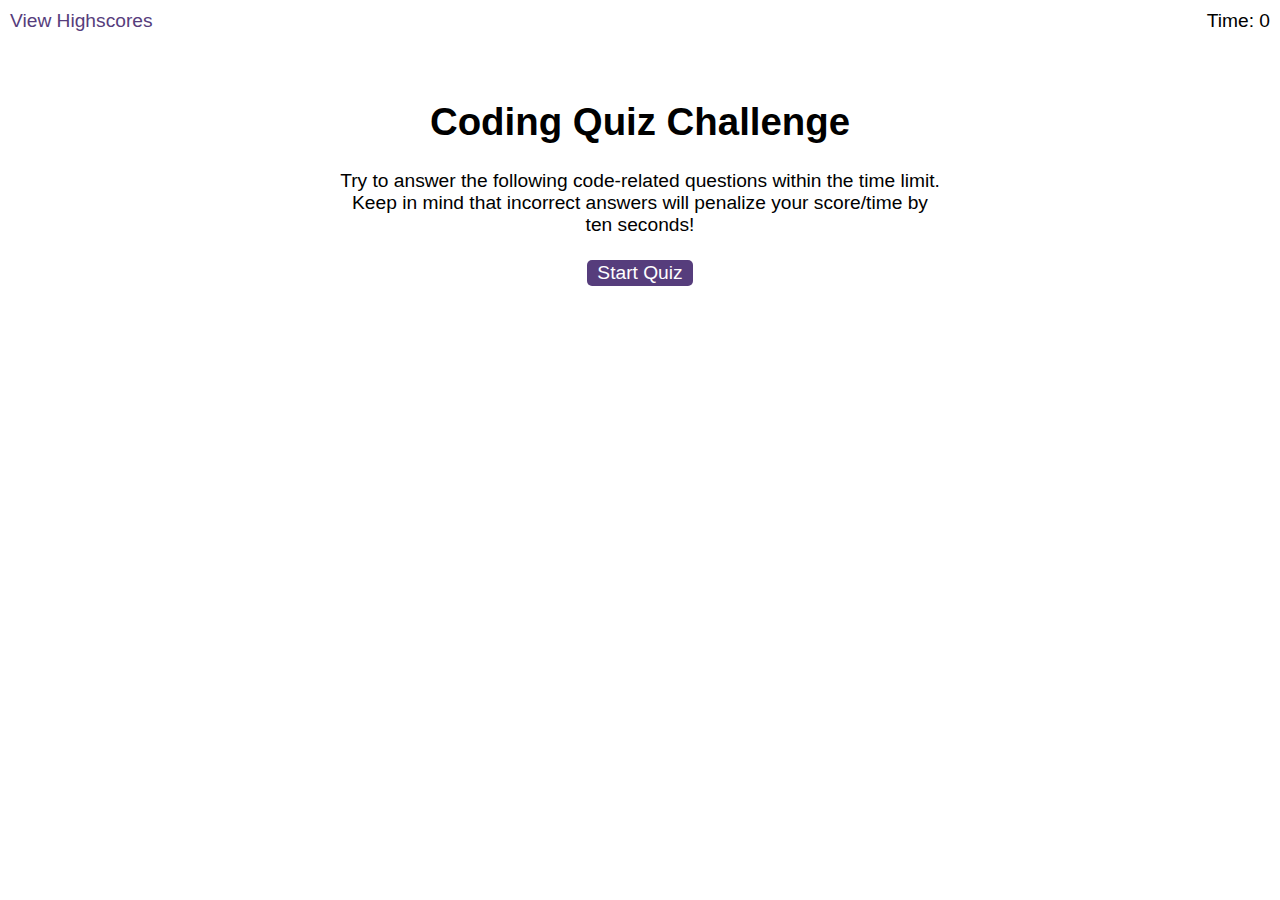
==== index.html @ d6396fa8 "first commit" ====
<!DOCTYPE html>
<html lang="en-gb">
  <head>
    <meta charset="UTF-8" />
    <meta name="viewport" content="width=device-width, initial-scale=1.0" />
    <meta http-equiv="X-UA-Compatible" content="ie=edge" />
    <title>Coding Quiz</title>

    <link rel="stylesheet" href="./assets/css/styles.css" />
  </head>

  <body>
    <div class="scores"><a href="highscores.html">View Highscores</a></div>

    <div class="timer">Time: <span id="time">0</span></div>

    <div class="wrapper">
      <div id="start-screen" class="start">
        <h1>Coding Quiz Challenge</h1>
        <p>
          Try to answer the following code-related questions within the time
          limit. Keep in mind that incorrect answers will penalize your
          score/time by ten seconds!
        </p>
        <button id="start">Start Quiz</button>
      </div>

      <div id="questions" class="hide">
        <h2 id="question-title"></h2>
        <div id="choices" class="choices"></div>
      </div>

      <div id="end-screen" class="hide">
        <h2>All done!</h2>
        <p>Your final score is <span id="final-score"></span>.</p>
        <p>
          Enter initials: <input type="text" id="initials" max="3" />
          <button id="submit">Submit</button>
        </p>
      </div>

      <div id="feedback" class="feedback hide"></div>
    </div>
    <script src="./assets/js/logic.js" type="module"></script>
  </body>
</html>
---- assets/css/styles.css ----
body {
  font-family: Arial;
  font-size: 120%;
}

a {
  color: #563d7c;
  text-decoration: none;
  transition: color 0.1s;
}

a:hover {
  color: #8570a5;
}

button {
  display: inline-block;
  margin: 5px;
  cursor: pointer;
  font-size: 100%;
  background-color: #563d7c;
  border-radius: 5px;
  padding: 2px 10px;
  color: white;
  border: 0;
  transition: background-color 0.1s;
}

button:hover {
  background-color: #8570a5;
}

.choices button {
  display: block;
}

input[type="text"] {
  font-size: 100%;
}

ol {
  padding-left: 0px;
  max-height: 400px;
  overflow: auto;
}

li {
  padding: 5px;
  list-style: decimal inside none;
}

li:nth-child(odd) {
  background-color: #f3edfc;
}

.wrapper {
  margin: 100px auto 0 auto;
  max-width: 600px;
}

.hide {
  display: none;
}

.start {
  text-align: center;
}

.scores {
  position: absolute;
  top: 10px;
  left: 10px;
}

.feedback {
  font-style: italic;
  font-size: 120%;
  margin-top: 20px;
  padding-top: 10px;
  color: gray;
  border-top: 2px solid #ccc;
}

.timer {
  position: absolute;
  top: 10px;
  right: 10px;
}
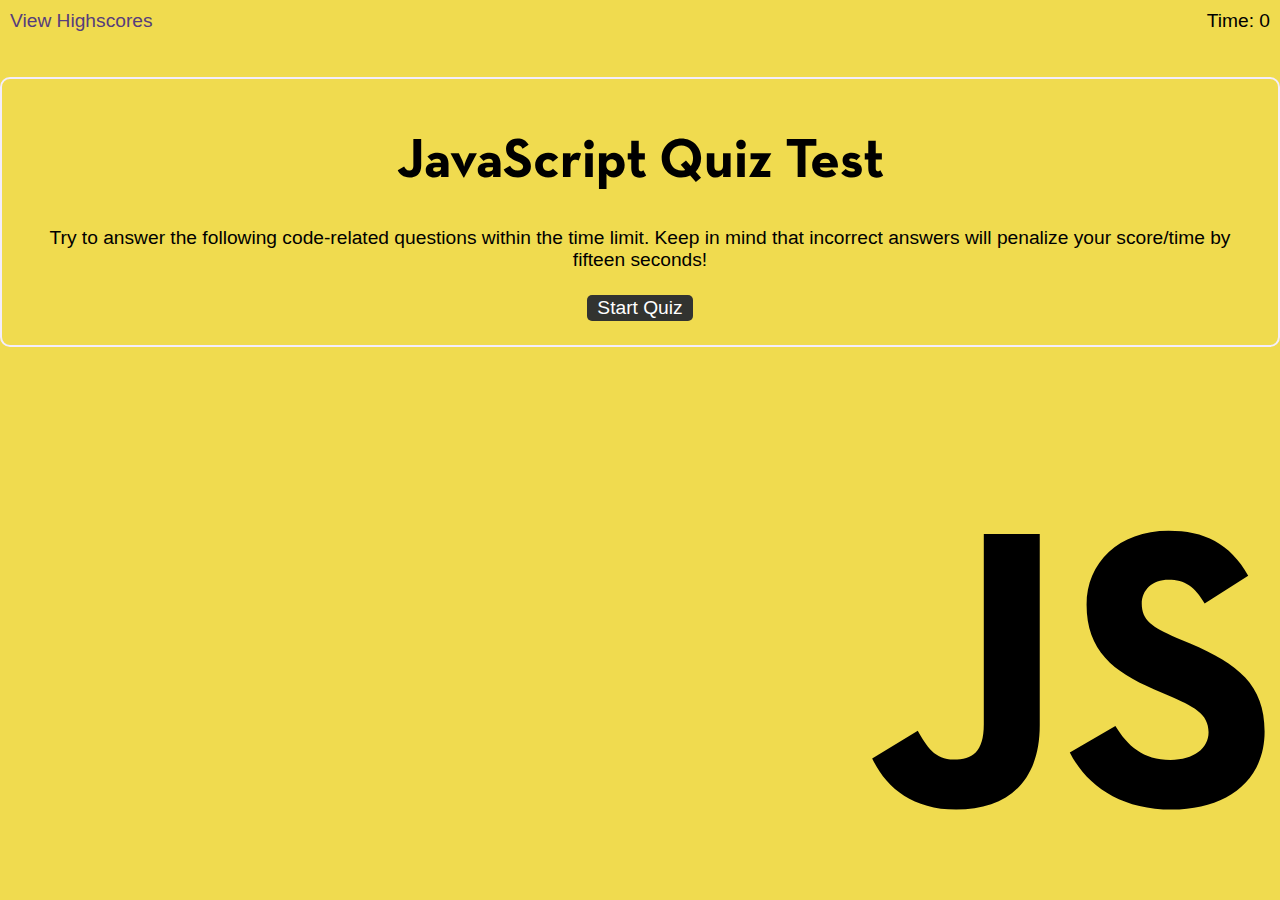
==== commit aac0a60c: "style body nad wrapper, add js logo" ====
--- a/index.html
+++ b/index.html
@@ -16,11 +16,11 @@
 
     <div class="wrapper">
       <div id="start-screen" class="start">
-        <h1>Coding Quiz Challenge</h1>
+        <h1 class="test-header">JavaScript Quiz Test</h1>
         <p>
           Try to answer the following code-related questions within the time
           limit. Keep in mind that incorrect answers will penalize your
-          score/time by ten seconds!
+          score/time by fifteen seconds!
         </p>
         <button id="start">Start Quiz</button>
       </div>
@@ -40,7 +40,10 @@
       </div>
 
       <div id="feedback" class="feedback hide"></div>
+
+      <div class="js-logo">JS</div>
     </div>
+
     <script src="./assets/js/logic.js" type="module"></script>
   </body>
 </html>
--- a/assets/css/styles.css
+++ b/assets/css/styles.css
@@ -1,6 +1,28 @@
+@font-face {
+  font-family: "Neutra-Bold";
+  src: local("Neutra-Bold"),
+    url("../fonts/Neutra\ Text\ Bold.otf") format("truetype");
+}
+
+:root {
+  --js-yellow-cl: #f0db4f;
+  --js-black-cl: #323330;
+}
+
+html,
 body {
+  margin: 0;
+  padding: 0;
+  box-sizing: border-box;
+}
+
+body {
+  min-height: 100vh;
+  display: flex;
+  justify-content: center;
   font-family: Arial;
-  font-size: 120%;
+  font-size: 1.2rem;
+  background-color: var(--js-yellow-cl);
 }
 
 a {
@@ -18,7 +40,7 @@
   margin: 5px;
   cursor: pointer;
   font-size: 100%;
-  background-color: #563d7c;
+  background-color: var(--js-black-cl);
   border-radius: 5px;
   padding: 2px 10px;
   color: white;
@@ -45,8 +67,9 @@
 }
 
 li {
+  display: flex;
+  align-items: center;
   padding: 5px;
-  list-style: decimal inside none;
 }
 
 li:nth-child(odd) {
@@ -54,8 +77,17 @@
 }
 
 .wrapper {
-  margin: 100px auto 0 auto;
-  max-width: 600px;
+  margin-top: 4em;
+  border: 2px solid #f3edfc;
+  border-radius: 10px;
+  padding: 1em;
+  height:fit-content;
+}
+
+
+.test-header {
+  font-family: "Neutra-Bold";
+  font-size: 3.5rem;
 }
 
 .hide {
@@ -81,6 +113,15 @@
   border-top: 2px solid #ccc;
 }
 
+.js-logo {
+  font-family: "Neutra-Bold";
+  position: absolute;
+  bottom: 0;
+  right: 0;
+  z-index: -1;
+  font-size: 25rem;
+}
+
 .timer {
   position: absolute;
   top: 10px;
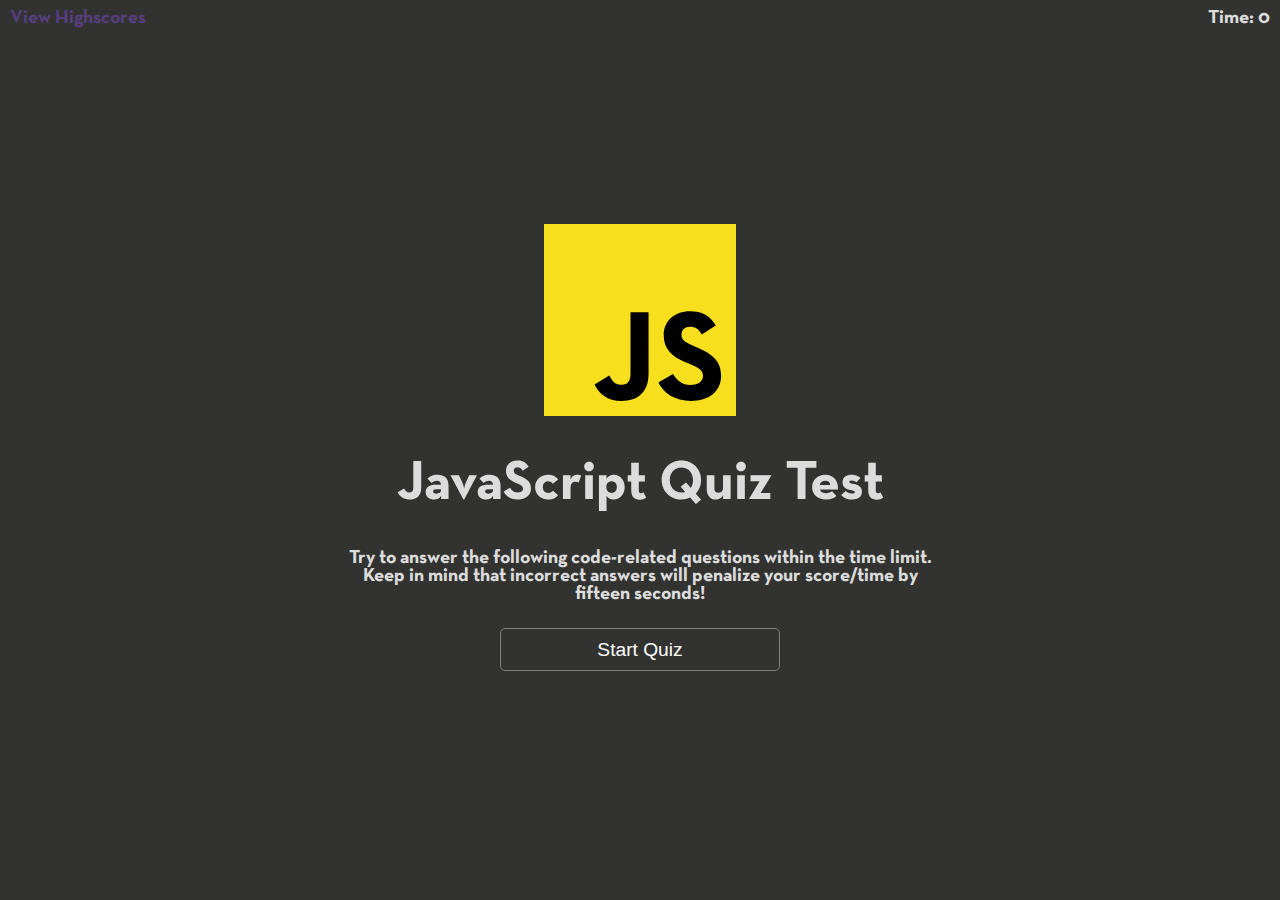
==== commit a2b5aee9: "add rounded buttons change background" ====
--- a/index.html
+++ b/index.html
@@ -15,6 +15,9 @@
     <div class="timer">Time: <span id="time">0</span></div>
 
     <div class="wrapper">
+      <div class="js-logo">
+        <img src="./assets/images/JS-logo.svg" />
+      </div>
       <div id="start-screen" class="start">
         <h1 class="test-header">JavaScript Quiz Test</h1>
         <p>
@@ -22,12 +25,12 @@
           limit. Keep in mind that incorrect answers will penalize your
           score/time by fifteen seconds!
         </p>
-        <button id="start">Start Quiz</button>
+        <button id="start" class="start-quiz">Start Quiz</button>
       </div>
 
       <div id="questions" class="hide">
-        <h2 id="question-title"></h2>
-        <div id="choices" class="choices"></div>
+        <h2 id="question-title" class="question-body" ></h2>
+        <div id="choices" class="choicesWrapper"></div>
       </div>
 
       <div id="end-screen" class="hide">
@@ -41,7 +44,7 @@
 
       <div id="feedback" class="feedback hide"></div>
 
-      <div class="js-logo">JS</div>
+
     </div>
 
     <script src="./assets/js/logic.js" type="module"></script>
--- a/assets/css/styles.css
+++ b/assets/css/styles.css
@@ -20,9 +20,10 @@
   min-height: 100vh;
   display: flex;
   justify-content: center;
-  font-family: Arial;
+  font-family: "Neutra-Bold";
   font-size: 1.2rem;
-  background-color: var(--js-yellow-cl);
+  background-color: var(--js-black-cl);
+  color: gainsboro;
 }
 
 a {
@@ -36,7 +37,6 @@
 }
 
 button {
-  display: inline-block;
   margin: 5px;
   cursor: pointer;
   font-size: 100%;
@@ -49,59 +49,81 @@
 }
 
 button:hover {
-  background-color: #8570a5;
+  background-color: #f0da4f5f;
 }
 
-.choices button {
-  display: block;
+.hide {
+  display: none;
+}
+
+.scores {
+  position: absolute;
+  top: 10px;
+  left: 10px;
+}
+
+.timer {
+  position: absolute;
+  top: 10px;
+  right: 10px;
+}
+
+.wrapper {
+  display: flex;
+  flex-direction: column;
+  align-items: center;
+  justify-content: center;
+  max-width: 600px;
+}
+
+.start {
+  text-align: center;
+}
+
+.start-quiz {
+  padding: 0.5em 5em 0.5em 5em;
+  border: 1px solid grey;
+}
+
+.choicesWrapper {
+  display: grid;
+  gap: 0.5em;
+  grid-template-columns: 1fr 1fr;
+  align-items: center;
+  justify-items: center;
+}
+
+.js-logo {
+  width: fit-content;
+}
+
+.js-logo img {
+  height: clamp(10rem, 15vw, 30rem);
+}
+
+.question-body {
+  text-align: center;
+}
+
+.choise {
+  width: 100%;
+}
+
+.choise button {
+  padding: 0.5em;
+  border: 1px solid grey;
+  border-radius: 20px;
+  width: 100%;
+  font-size: clamp(1rem, 1.7vw, 2rem);
 }
 
 input[type="text"] {
   font-size: 100%;
 }
 
-ol {
-  padding-left: 0px;
-  max-height: 400px;
-  overflow: auto;
-}
-
-li {
-  display: flex;
-  align-items: center;
-  padding: 5px;
-}
-
-li:nth-child(odd) {
-  background-color: #f3edfc;
-}
-
-.wrapper {
-  margin-top: 4em;
-  border: 2px solid #f3edfc;
-  border-radius: 10px;
-  padding: 1em;
-  height:fit-content;
-}
-
-
 .test-header {
   font-family: "Neutra-Bold";
   font-size: 3.5rem;
-}
-
-.hide {
-  display: none;
-}
-
-.start {
-  text-align: center;
-}
-
-.scores {
-  position: absolute;
-  top: 10px;
-  left: 10px;
 }
 
 .feedback {
@@ -112,18 +134,3 @@
   color: gray;
   border-top: 2px solid #ccc;
 }
-
-.js-logo {
-  font-family: "Neutra-Bold";
-  position: absolute;
-  bottom: 0;
-  right: 0;
-  z-index: -1;
-  font-size: 25rem;
-}
-
-.timer {
-  position: absolute;
-  top: 10px;
-  right: 10px;
-}
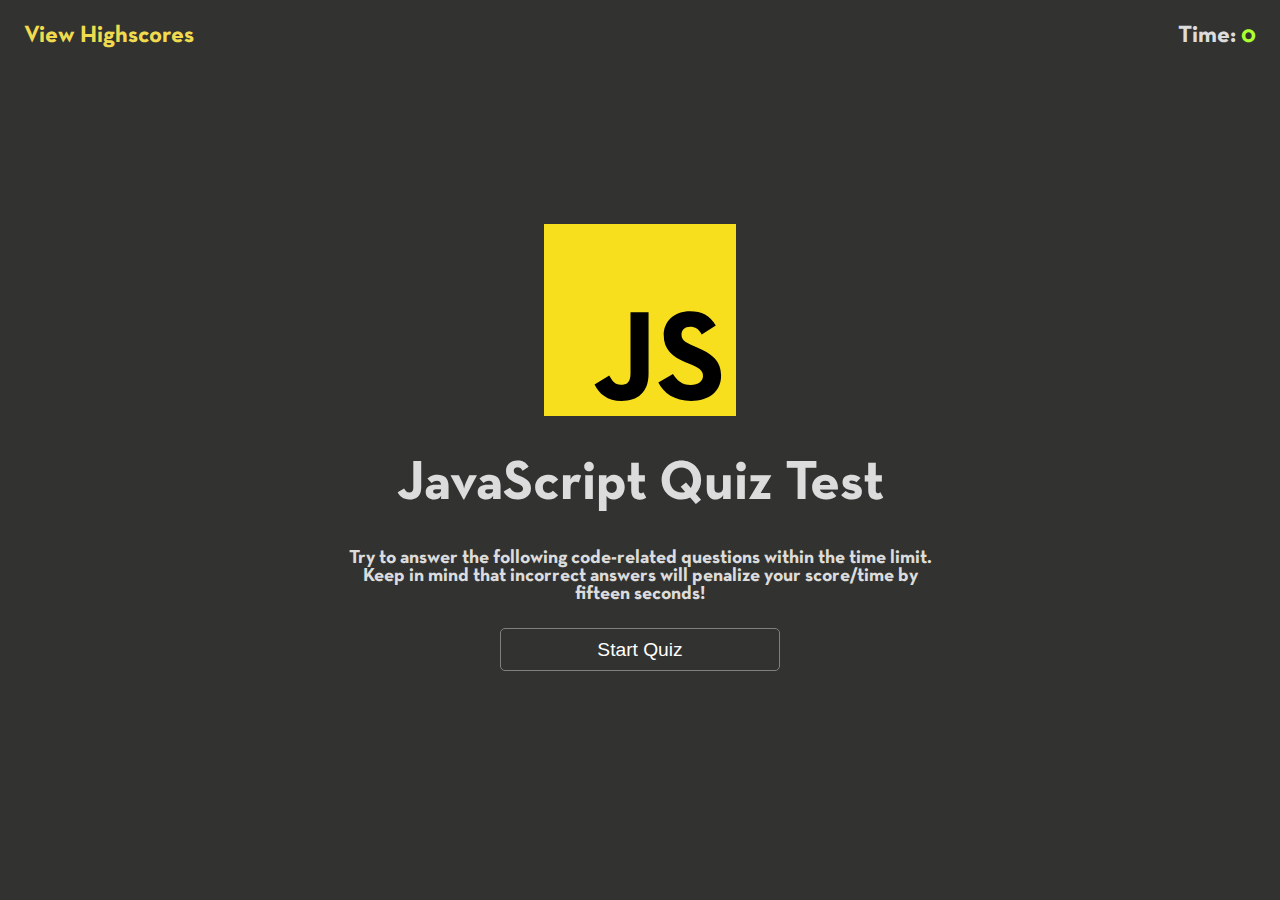
==== commit 0754f1a2: "change time color when time under 20s, add styles to button" ====
--- a/index.html
+++ b/index.html
@@ -37,7 +37,7 @@
         <h2>All done!</h2>
         <p>Your final score is <span id="final-score"></span>.</p>
         <p>
-          Enter initials: <input type="text" id="initials" max="3" />
+          Enter Your Name: <input type="text" id="initials"/>
           <button id="submit">Submit</button>
         </p>
       </div>
--- a/assets/css/styles.css
+++ b/assets/css/styles.css
@@ -27,7 +27,7 @@
 }
 
 a {
-  color: #563d7c;
+  color: var(--js-yellow-cl);
   text-decoration: none;
   transition: color 0.1s;
 }
@@ -44,12 +44,13 @@
   border-radius: 5px;
   padding: 2px 10px;
   color: white;
-  border: 0;
+  border: 1px solid grey;
   transition: background-color 0.1s;
 }
 
 button:hover {
-  background-color: #f0da4f5f;
+  background-color: var(--js-yellow-cl);
+  color: var(--js-black-cl);
 }
 
 .hide {
@@ -58,14 +59,16 @@
 
 .scores {
   position: absolute;
-  top: 10px;
-  left: 10px;
+  top: 1em;
+  left: 1em;
+  font-size: 1.5rem;
 }
 
 .timer {
   position: absolute;
-  top: 10px;
-  right: 10px;
+  top: 1em;
+  right: 1em;
+  font-size: 1.5rem;
 }
 
 .wrapper {
@@ -118,7 +121,9 @@
 }
 
 input[type="text"] {
-  font-size: 100%;
+  padding: 0.5em;
+  border-radius: 15px;
+  font-size: 1.2rem;
 }
 
 .test-header {
@@ -131,6 +136,18 @@
   font-size: 120%;
   margin-top: 20px;
   padding-top: 10px;
-  color: gray;
   border-top: 2px solid #ccc;
 }
+
+#time {
+  color: greenyellow;
+}
+
+#end-screen {
+  text-align: center;
+}
+
+#submit {
+  border-radius: 10px;;
+  padding: .5em 1em;
+}
